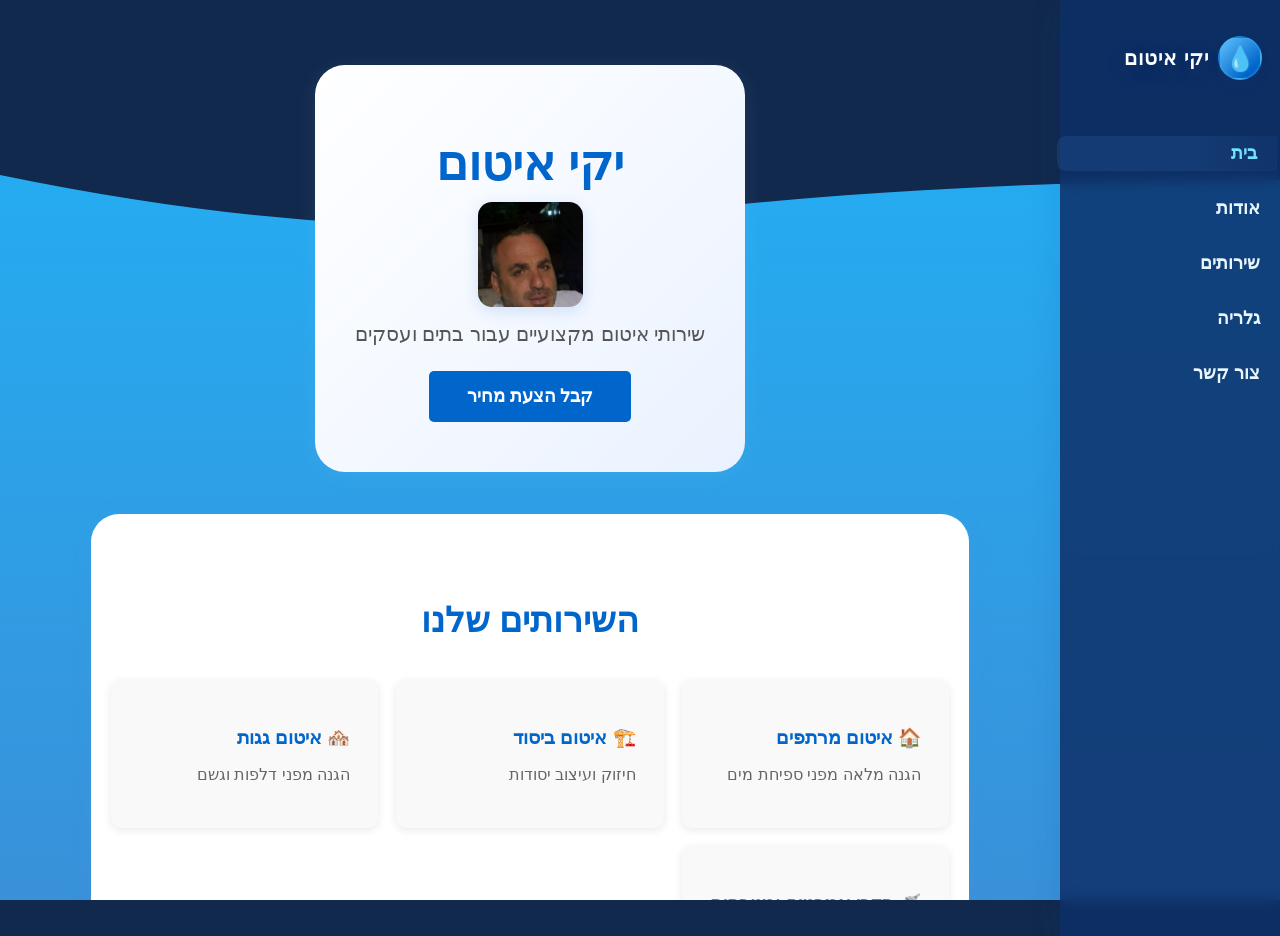
==== index.html @ ed1d6565 "Update index.html" ====
<!DOCTYPE html>
<html lang="he" dir="rtl">
<head>
    <meta charset="UTF-8" />
    <meta name="viewport" content="width=device-width, initial-scale=1.0" />
    <title>יקי איטום - שירותי איטום מקצועיים</title>
    <style>
        html,body{height:100%;}
        body {margin: 0; min-height: 100vh; font-family: "Segoe UI", Arial, sans-serif; display: flex; background: #11294d; overflow-x: hidden;}
        .waves-bg {position: fixed;inset:0;width:100vw;height:100vh;z-index:0;pointer-events:none;}

        .side-menu {width:220px;background:rgba(13,48,104,0.85);backdrop-filter:blur(7px);box-shadow:0 8px 32px rgba(20,60,131,0.12);min-height:100vh;display:flex;flex-direction:column;align-items:flex-start;padding:36px 0 0 0;z-index:2;position:relative;}
        .logo-side {display:flex;align-items:center;gap:9px;color:#fff;font-size:1.25em;font-weight:bold;margin:0 0 40px 0;padding-right:18px;letter-spacing:1px;text-shadow:0 4px 23px #024a9b38;}
        .logo-icon-side{width:40px;height:40px;background:linear-gradient(135deg,#63c6ff 0%, #0066cc 80%);border-radius:50%;display:flex;align-items:center;justify-content:center;color:#fff;font-size:1.22em;border:2px solid #31bbff45;}
        .side-nav-links{list-style:none;width:100%;padding:0 0 0 6px;margin-bottom:35px;}
        .side-nav-links li{margin-bottom:20px;}
        .side-nav-links a{color:#e8f6ff;text-decoration:none;font-weight:600;font-size:1.1em;padding:7px 20px 7px 8px;border-radius:9px 0 0 9px;display:flex;align-items:center;transition:background 0.28s,color 0.24s;}
        .side-nav-links .active,.side-nav-links a:hover{color:#73e2ff;background:linear-gradient(90deg,rgba(74,157,239,0.12)60%,rgba(74,157,239,0.06)95%);transform:translateX(-3px);}
        @media (max-width: 1100px) {.side-menu{width:160px;}.logo-side{font-size:1em;}}
        @media (max-width:800px){
            body{flex-direction:column;}
            .side-menu{position:relative;flex-direction:row;width:100vw;min-height:unset;height:66px;padding:0 12px;align-items:center;justify-content:flex-start;box-shadow:0 4px 20px #003a8033;}
            .logo-side{margin:0 13px 0 0;}
            .side-nav-links{display:flex;flex-direction:row;gap:12px;margin-bottom:0;}
            .side-nav-links li{margin-bottom:0;}
        }

        /* מבנה תוכן דינמי */
        .page-content{flex:1;min-height:100vh;z-index:1;display:flex;flex-direction:column;align-items:center;justify-content:flex-start;padding:0 16px;overflow-y:auto;}
        .hero {
            background: linear-gradient(135deg, #ffffff 0%, #eaf2ff 100%);
            padding: 70px 40px 40px 40px;
            border-radius: 30px;
            box-shadow: 0 4px 22px rgba(180,220,255,0.09);
            margin-top: 65px;
            margin-bottom: 42px;
            max-width: 900px;
        }
        .hero-main {
            display: flex;
            flex-direction: column;
            align-items: center;
        }
        .hero-title {
            color: #0066cc;
            font-size: 3em;
            font-weight: bold;
            margin-bottom: 11px;
            text-align: center;
        }
        .hero-desc {
            color: #555;
            font-size: 1.23em;
            margin-bottom: 25px;
            text-align: center;
        }
        .owner-image-hero {
            margin: 0 auto 16px;
        }
        .owner-image-hero img {
            width: 105px;
            height: 105px;
            border-radius: 14px;
            object-fit: cover;
            box-shadow: 0 4px 16px rgba(0,102,204,0.16);
            display: block;
        }
        .hero-btn {background:#0066cc;color:#fff;padding:15px 38px;border-radius:5px;border:none;font-size:1.1em;text-decoration:none;font-weight:bold;margin-bottom:10px;cursor:pointer;transition:background 0.3s;display:inline-block;}
        .hero-btn:hover {background:#0052a3;}

        /* שירותים */
        .services-preview {
            background: #fff;
            padding: 56px 20px;
            margin-bottom: 28px;
            border-radius:28px;
            box-shadow:0 1px 19px #75a7e61a;
            max-width: 900px;
        }
        .services-preview h2 {
            color: #0066cc;
            text-align: center;
            margin-bottom: 40px;
            font-size: 2.2em;
        }
        .services-grid {
            display: grid;
            grid-template-columns: repeat(auto-fit, minmax(230px, 1fr));
            gap: 18px;
            max-width: 960px;
            margin: 0 auto;
        }
        .service-card {
            background: #f9f9f9;
            padding: 28px;
            border-radius: 10px;
            box-shadow: 0 2px 10px rgba(0, 0, 0, 0.09);
            transition: transform 0.3s ease;
        }
        .service-card:hover {
            transform: translateY(-5px);
        }
        .service-card h3 {
            color: #0066cc;
            margin-bottom: 10px;
        }
        .service-card p {color:#666;}

        /* אזורי שירות */
        .service-areas {
            background: linear-gradient(135deg, #e8f4f8 0%, #f0fafc 100%);
            padding: 50px 20px;
            border-radius:22px;
            max-width:900px;
            margin-bottom:32px;
        }
        .service-areas h2 {
            color: #0066cc;
            text-align: center;
            margin-bottom: 38px;
            font-size: 2em;
        }
        .areas-map {
            display: flex;
            justify-content: center;
            flex-wrap: wrap;
            gap: 24px;
            max-width: 900px;
            margin: 0 auto;
        }
        .area-circle {
            width: 135px;
            height: 135px;
            border-radius: 50%;
            background: linear-gradient(135deg,#0066cc 0%, #0052a3 80%);
            display: flex;
            align-items: center;
            justify-content: center;
            cursor: pointer;
            transition: all 0.3s;
            box-shadow: 0 4px 14px rgba(0,102,204,0.19);
        }
        .area-circle:hover {
            transform: scale(1.08);
            box-shadow:0 9px 24px rgba(0,102,204,0.33);
        }
        .area-circle-text {
            color: white;
            font-weight: bold;
            text-align: center;
            font-size: 1.07em;
            line-height: 1.3;
        }

        /* CTA */
        .cta {
            background: linear-gradient(135deg, #0066cc 0%, #0052a3 100%);
            color: white;
            padding: 48px 20px;
            text-align: center;
            border-radius:24px;
            margin-bottom:36px;
            max-width:900px;
        }
        .cta h2 {font-size:1.8em;margin-bottom:14px;}
        .cta p {font-size:1.15em;margin-bottom:20px;}

        /* Footer */
        footer {
            background: #333;
            color: white;
            padding: 24px 20px;
            text-align: center;
            border-radius:24px;
            max-width:900px;
            margin:0 auto;
            margin-bottom:28px;
        }
         @media (max-width: 600px) {
      .services-grid {
        grid-template-columns: 1fr;
        gap: 14px;
        max-width: 99vw;
      }
      .service-card {
        min-width: 0 !important;
        width: 100% !important;
      }
    }

       
    </style>
</head>
<body>
    <!-- רקע דינמי -->
    <div class="waves-bg">
        <svg viewBox="0 0 1800 880" width="100%" height="100%" preserveAspectRatio="none">
            <defs>
                <linearGradient id="dynamicBlueGrad" x1="0" y1="0" x2="0" y2="1">
                    <stop offset="0%" stop-color="#309dfd">
                        <animate attributeName="stop-color" values="#309dfd;#1bb8e6;#227cf0;#309dfd" dur="8s" repeatCount="indefinite"/>
                    </stop>
                    <stop offset="100%" stop-color="#1767a7">
                        <animate attributeName="stop-color" values="#1767a7;#52affe;#227cf0;#1767a7" dur="7s" repeatCount="indefinite"/>
                    </stop>
                </linearGradient>
            </defs>
            <path d="M0,180 Q500,280 900,170 T1800,140 V880 H0 Z"
                fill="url(#dynamicBlueGrad)">
                <animate attributeName="d"
                    values="M0,180 Q500,280 900,170 T1800,140 V880 H0 Z;
                    M0,160 Q520,200 900,260 T1800,220 V880 H0 Z;
                    M0,220 Q450,320 900,170 T1800,200 V880 H0 Z;
                    M0,180 Q500,280 900,170 T1800,140 V880 H0 Z"
                    dur="9s" repeatCount="indefinite"/>
            </path>
        </svg>
    </div>
    <!-- תפריט צד ימין -->
    <aside class="side-menu">
        <div class="logo-side">
            <div class="logo-icon-side">💧</div>
            יקי איטום
        </div>
        <ul class="side-nav-links">
            <li><a href="index.html" class="active">בית</a></li>
            <li><a href="about.html">אודות</a></li>
            <li><a href="services.html">שירותים</a></li>
            <li><a href="gallery.html">גלריה</a></li>
            <li><a href="contact.html">צור קשר</a></li>
        </ul>
    </aside>
    <!-- תוכן האתר -->
    <main class="page-content">
        <!-- Hero Section with Owner Image under Title -->
        <section class="hero">
            <div class="hero-main">
                <div class="hero-title">יקי איטום</div>
                <div class="owner-image-hero">
                    <img src="media/271a74fa-0d39-4060-9259-95fe3561b1ab.jpg" alt="בעל העסק" />
                </div>
                <div class="hero-desc">שירותי איטום מקצועיים עבור בתים ועסקים</div>
                <a href="contact.html" class="hero-btn">קבל הצעת מחיר</a>
            </div>
        </section>
    
        <!-- Services Preview Section -->
        <section class="services-preview">
            <div class="container">
                <h2>השירותים שלנו</h2>
                <div class="services-grid">
                    <div class="service-card">
                        <h3>🏠 איטום מרתפים</h3>
                        <p>הגנה מלאה מפני ספיחת מים</p>
                    </div>
                    <div class="service-card">
                        <h3>🏗️ איטום ביסוד</h3>
                        <p>חיזוק ועיצוב יסודות</p>
                    </div>
                    <div class="service-card">
                        <h3>🏘️ איטום גגות</h3>
                        <p>הגנה מפני דלפות וגשם</p>
                    </div>
                    <div class="service-card">
                        <h3>🚿 חדרי אמבטיה ומטבחים</h3>
                        <p>איטום מקצועי למקומות רטובים</p>
                    </div>
                </div>
                <a href="services.html" class="hero-btn" style="background:#fff;color:#0066cc;">ראה את כל השירותים</a>
            </div>
        </section>
    
        <!-- Service Areas Section -->
        <section class="service-areas">
            <div class="container">
                <h2>אזורי השירות שלנו</h2>
                <div class="areas-map">
                    <div class="area-circle">
                        <div class="area-circle-text">המרכז והסביבה</div>
                    </div>
                    <div class="area-circle">
                        <div class="area-circle-text">חולון והסביבה</div>
                    </div>
                    <div class="area-circle">
                        <div class="area-circle-text">כל הצפון</div>
                    </div>
                    <div class="area-circle">
                        <div class="area-circle-text">עמק הירדן</div>
                    </div>
                    <div class="area-circle">
                        <div class="area-circle-text">אזור ירושלים</div>
                    </div>
                </div>
            </div>
        </section>
    
        <!-- Call to Action -->
        <section class="cta">
            <div class="container">
                <h2>זקוק לעזרה עם ספיחת מים או איטום?</h2>
                <p>התקשר אלינו היום!</p>
                <a href="tel:+972503131231" class="hero-btn">📞 התקשר עכשיו</a>
            </div>
        </section>
    
        <!-- Footer -->
        <footer>
            <div class="container">
                <p>&copy; 2026 יקי איטום. כל הזכויות שמורות.</p>
                <p>שירותי איטום מקצועיים</p>
            </div>
        </footer>
    </main>
</body>
</html>
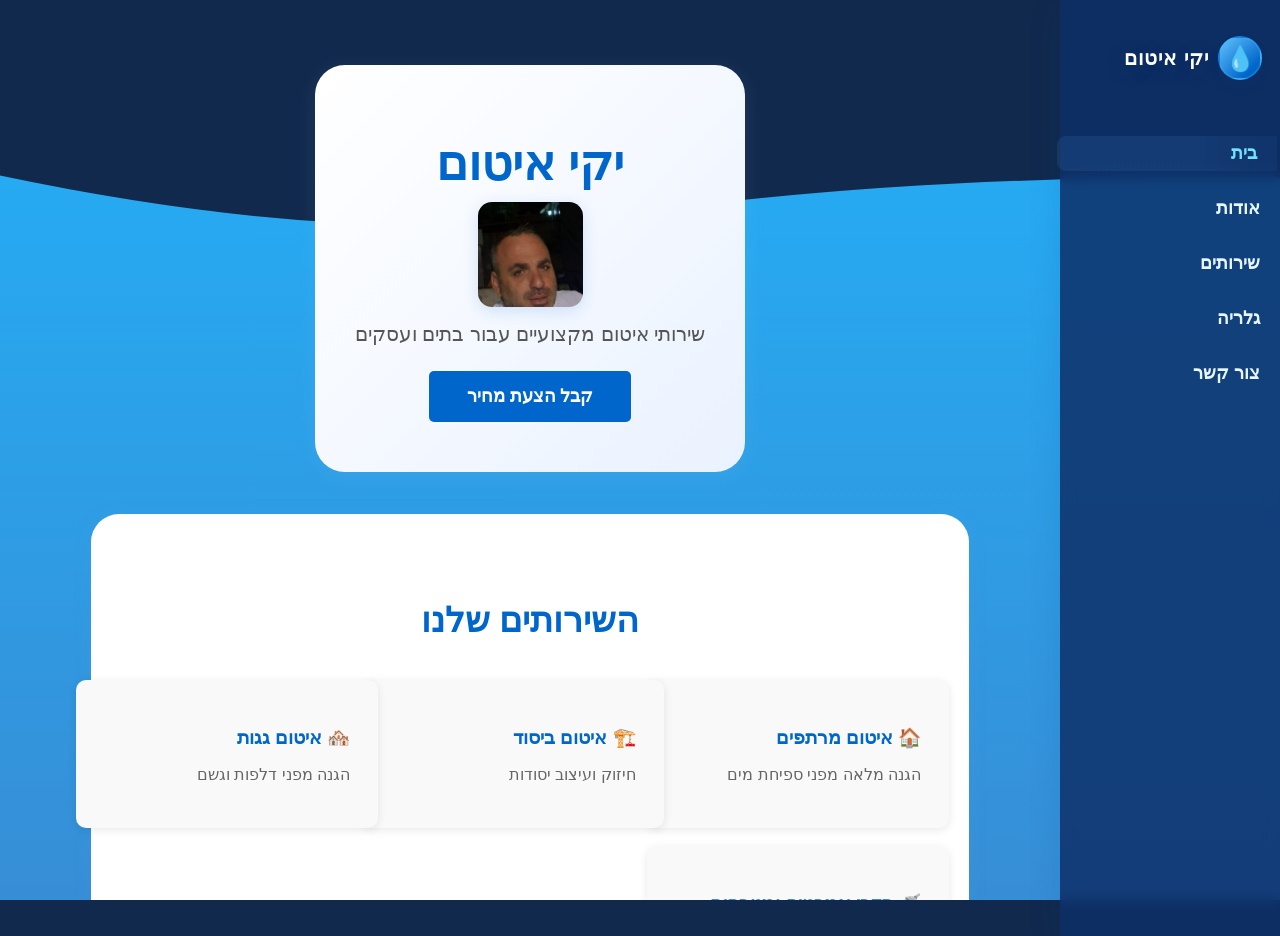
==== commit 9fae891a: "Add styles for services grid and service card" ====
--- a/index.html
+++ b/index.html
@@ -176,6 +176,20 @@
             margin:0 auto;
             margin-bottom:28px;
         }
+        .services-grid {
+  justify-items: center;
+}
+.service-card {
+  width: 92%;
+  max-width: 370px;
+  margin: auto;
+}
+@media (max-width: 600px) {
+  .service-card {
+    width: 96%;
+    max-width: 340px;
+  }
+}
          @media (max-width: 600px) {
       .services-grid {
         grid-template-columns: 1fr;
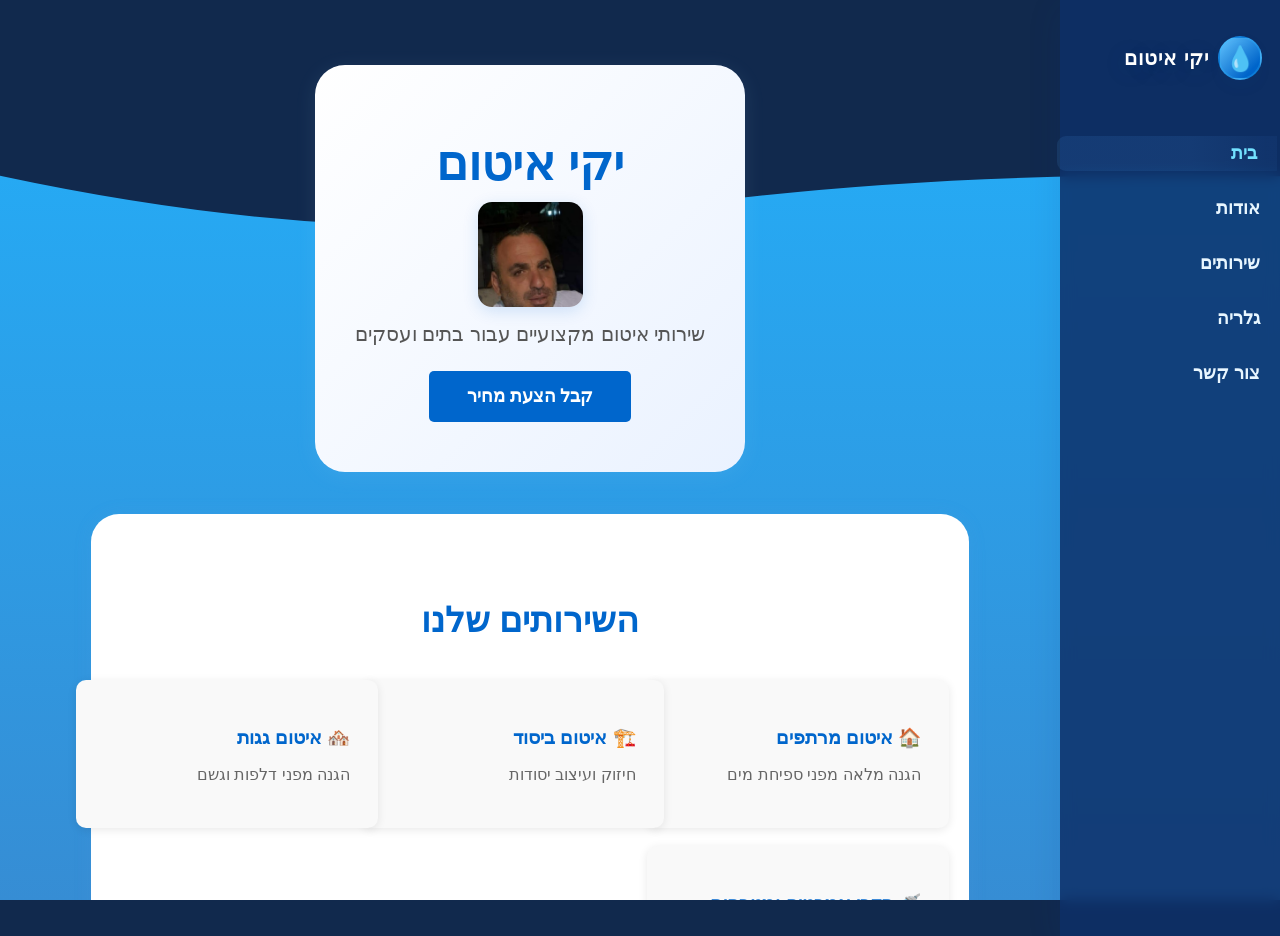
==== commit 5cff8bdc: "Refactor services grid and service card styles" ====
--- a/index.html
+++ b/index.html
@@ -177,31 +177,44 @@
             margin-bottom:28px;
         }
         .services-grid {
-  justify-items: center;
+  display: grid;
+  grid-template-columns: repeat(auto-fit, minmax(230px, 1fr));
+  gap: 18px;
+  max-width: 960px;
+  margin: 0 auto;
+  justify-items: center;   /* הוספתי כאן */
 }
 .service-card {
-  width: 92%;
-  max-width: 370px;
-  margin: auto;
-}
+  background: #f9f9f9;
+  padding: 28px;
+  border-radius: 10px;
+  box-shadow: 0 2px 10px rgba(0, 0, 0, 0.09);
+  transition: transform 0.3s ease;
+  width: 92%;              /* הוספתי כאן */
+  max-width: 370px;        /* הוספתי כאן */
+  margin: auto;            /* הוספתי כאן */
+}
+.service-card:hover {
+  transform: translateY(-5px);
+}
+.service-card h3 {
+  color: #0066cc;
+  margin-bottom: 10px;
+}
+.service-card p {color:#666;}
+
 @media (max-width: 600px) {
+  .services-grid {
+    grid-template-columns: 1fr;
+    gap: 14px;
+    max-width: 99vw;
+  }
   .service-card {
     width: 96%;
     max-width: 340px;
   }
 }
-         @media (max-width: 600px) {
-      .services-grid {
-        grid-template-columns: 1fr;
-        gap: 14px;
-        max-width: 99vw;
-      }
-      .service-card {
-        min-width: 0 !important;
-        width: 100% !important;
-      }
-    }
-
+        
        
     </style>
 </head>
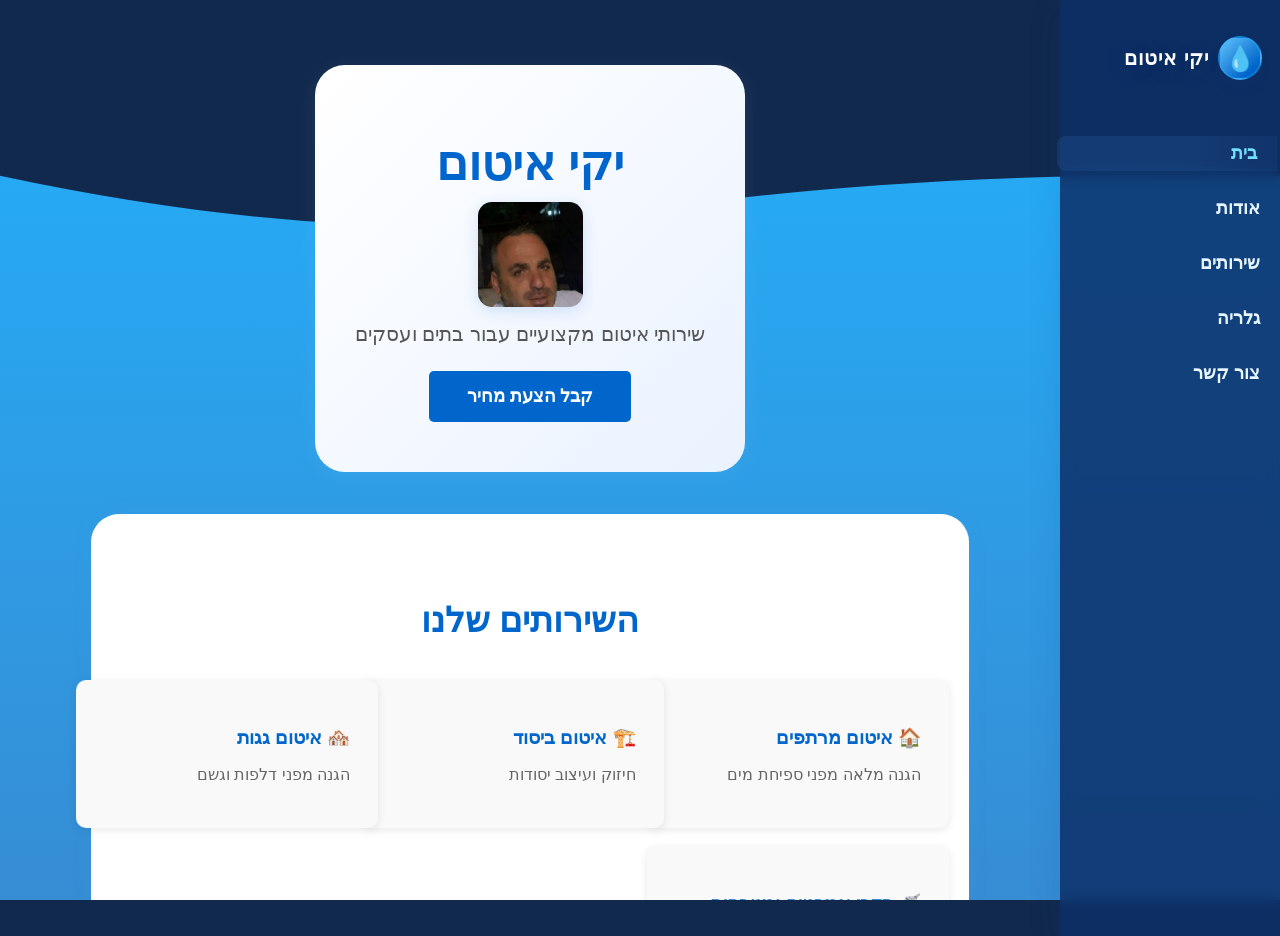
==== commit 09d5ca36: "Refactor index.html for improved layout and styles Removed commented sections and adjusted styles fo" ====
--- a/index.html
+++ b/index.html
@@ -25,7 +25,6 @@
             .side-nav-links li{margin-bottom:0;}
         }
 
-        /* מבנה תוכן דינמי */
         .page-content{flex:1;min-height:100vh;z-index:1;display:flex;flex-direction:column;align-items:center;justify-content:flex-start;padding:0 16px;overflow-y:auto;}
         .hero {
             background: linear-gradient(135deg, #ffffff 0%, #eaf2ff 100%);
@@ -89,6 +88,7 @@
             gap: 18px;
             max-width: 960px;
             margin: 0 auto;
+            justify-items: center;
         }
         .service-card {
             background: #f9f9f9;
@@ -96,6 +96,9 @@
             border-radius: 10px;
             box-shadow: 0 2px 10px rgba(0, 0, 0, 0.09);
             transition: transform 0.3s ease;
+            width: 92%;
+            max-width: 370px;
+            margin: auto;
         }
         .service-card:hover {
             transform: translateY(-5px);
@@ -105,6 +108,18 @@
             margin-bottom: 10px;
         }
         .service-card p {color:#666;}
+
+        @media (max-width: 600px) {
+          .services-grid {
+            grid-template-columns: 1fr;
+            gap: 14px;
+            max-width: 99vw;
+          }
+          .service-card {
+            width: 96%;
+            max-width: 340px;
+          }
+        }
 
         /* אזורי שירות */
         .service-areas {
@@ -152,7 +167,6 @@
             line-height: 1.3;
         }
 
-        /* CTA */
         .cta {
             background: linear-gradient(135deg, #0066cc 0%, #0052a3 100%);
             color: white;
@@ -165,7 +179,6 @@
         .cta h2 {font-size:1.8em;margin-bottom:14px;}
         .cta p {font-size:1.15em;margin-bottom:20px;}
 
-        /* Footer */
         footer {
             background: #333;
             color: white;
@@ -176,46 +189,19 @@
             margin:0 auto;
             margin-bottom:28px;
         }
-        .services-grid {
-  display: grid;
-  grid-template-columns: repeat(auto-fit, minmax(230px, 1fr));
-  gap: 18px;
-  max-width: 960px;
-  margin: 0 auto;
-  justify-items: center;   /* הוספתי כאן */
-}
-.service-card {
-  background: #f9f9f9;
-  padding: 28px;
-  border-radius: 10px;
-  box-shadow: 0 2px 10px rgba(0, 0, 0, 0.09);
-  transition: transform 0.3s ease;
-  width: 92%;              /* הוספתי כאן */
-  max-width: 370px;        /* הוספתי כאן */
-  margin: auto;            /* הוספתי כאן */
-}
-.service-card:hover {
-  transform: translateY(-5px);
-}
-.service-card h3 {
-  color: #0066cc;
-  margin-bottom: 10px;
-}
-.service-card p {color:#666;}
-
-@media (max-width: 600px) {
-  .services-grid {
-    grid-template-columns: 1fr;
-    gap: 14px;
-    max-width: 99vw;
-  }
-  .service-card {
-    width: 96%;
-    max-width: 340px;
-  }
-}
-        
-       
+        @media (max-width: 768px) {
+            .hero-title{font-size:2em;}
+            .owner-image-hero img{width:72px;height:72px;}
+            .services-preview h2,
+            .service-areas h2{font-size:1.4em;}
+            .service-card{padding: 18px;}
+            .area-circle{width:110px;height:110px;}
+            .hero{padding:30px 10px;margin-top:18px;}
+            .services-preview,
+            .service-areas,
+            .cta,
+            footer {margin-bottom:14px;}
+        }
     </style>
 </head>
 <body>
@@ -243,7 +229,6 @@
             </path>
         </svg>
     </div>
-    <!-- תפריט צד ימין -->
     <aside class="side-menu">
         <div class="logo-side">
             <div class="logo-icon-side">💧</div>
@@ -257,9 +242,7 @@
             <li><a href="contact.html">צור קשר</a></li>
         </ul>
     </aside>
-    <!-- תוכן האתר -->
     <main class="page-content">
-        <!-- Hero Section with Owner Image under Title -->
         <section class="hero">
             <div class="hero-main">
                 <div class="hero-title">יקי איטום</div>
@@ -270,8 +253,6 @@
                 <a href="contact.html" class="hero-btn">קבל הצעת מחיר</a>
             </div>
         </section>
-    
-        <!-- Services Preview Section -->
         <section class="services-preview">
             <div class="container">
                 <h2>השירותים שלנו</h2>
@@ -296,8 +277,6 @@
                 <a href="services.html" class="hero-btn" style="background:#fff;color:#0066cc;">ראה את כל השירותים</a>
             </div>
         </section>
-    
-        <!-- Service Areas Section -->
         <section class="service-areas">
             <div class="container">
                 <h2>אזורי השירות שלנו</h2>
@@ -320,8 +299,6 @@
                 </div>
             </div>
         </section>
-    
-        <!-- Call to Action -->
         <section class="cta">
             <div class="container">
                 <h2>זקוק לעזרה עם ספיחת מים או איטום?</h2>
@@ -329,8 +306,6 @@
                 <a href="tel:+972503131231" class="hero-btn">📞 התקשר עכשיו</a>
             </div>
         </section>
-    
-        <!-- Footer -->
         <footer>
             <div class="container">
                 <p>&copy; 2026 יקי איטום. כל הזכויות שמורות.</p>
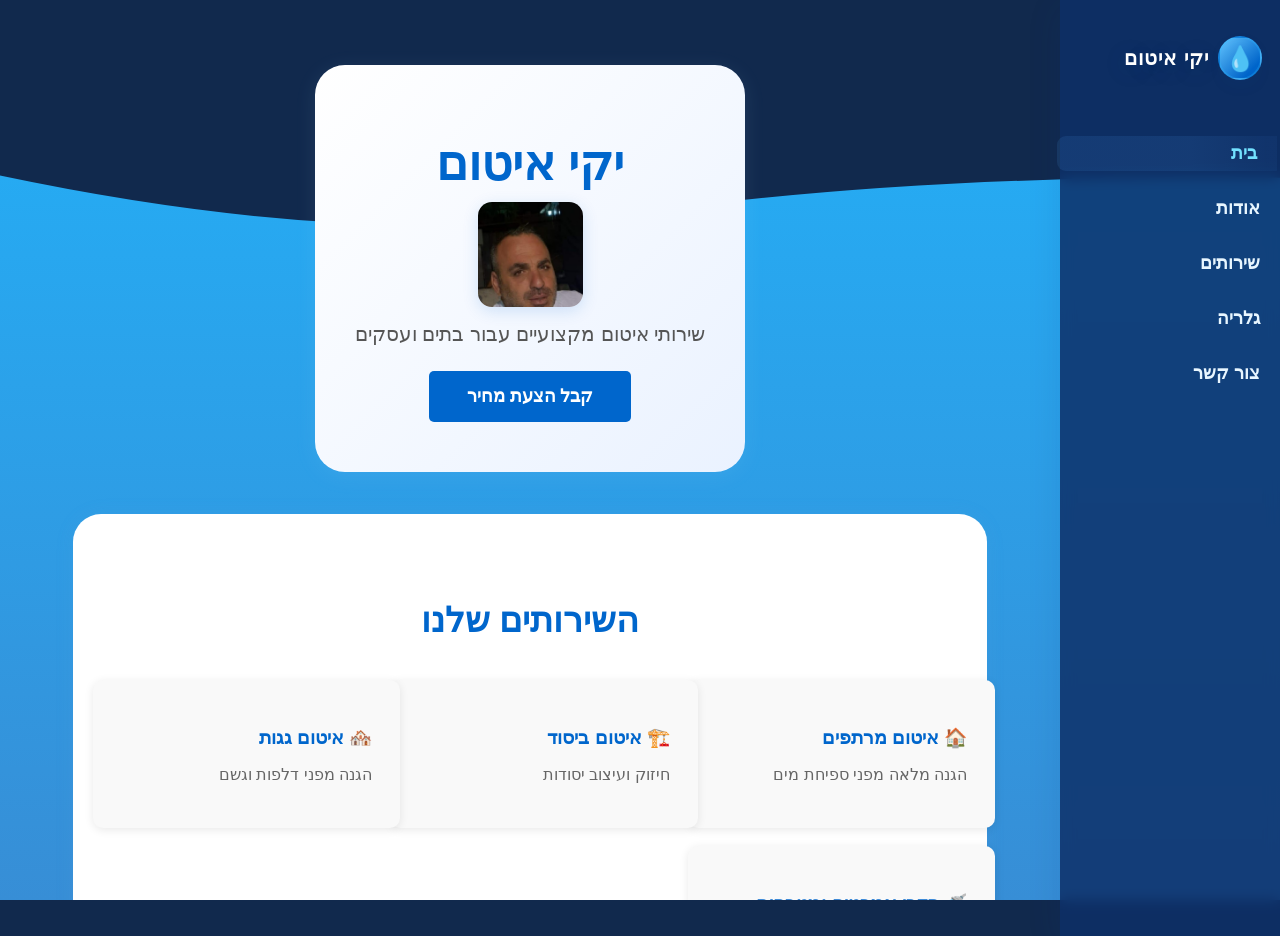
==== commit 1739b382: "Update service card alignment and dimensions Adjusted layout and styling for service cards and grids" ====
--- a/index.html
+++ b/index.html
@@ -88,7 +88,7 @@
             gap: 18px;
             max-width: 960px;
             margin: 0 auto;
-            justify-items: center;
+            justify-items: end; /* יישור לימין */
         }
         .service-card {
             background: #f9f9f9;
@@ -96,9 +96,9 @@
             border-radius: 10px;
             box-shadow: 0 2px 10px rgba(0, 0, 0, 0.09);
             transition: transform 0.3s ease;
-            width: 92%;
-            max-width: 370px;
-            margin: auto;
+            width: 90%;
+            max-width: 340px;
+            margin-right: 12px; /* יישור לימין */
         }
         .service-card:hover {
             transform: translateY(-5px);
@@ -114,10 +114,12 @@
             grid-template-columns: 1fr;
             gap: 14px;
             max-width: 99vw;
+            justify-items: end; /* גם במובייל לימין */
           }
           .service-card {
-            width: 96%;
-            max-width: 340px;
+            width: 98%;
+            max-width: 320px;
+            margin-right: 12px;
           }
         }
 
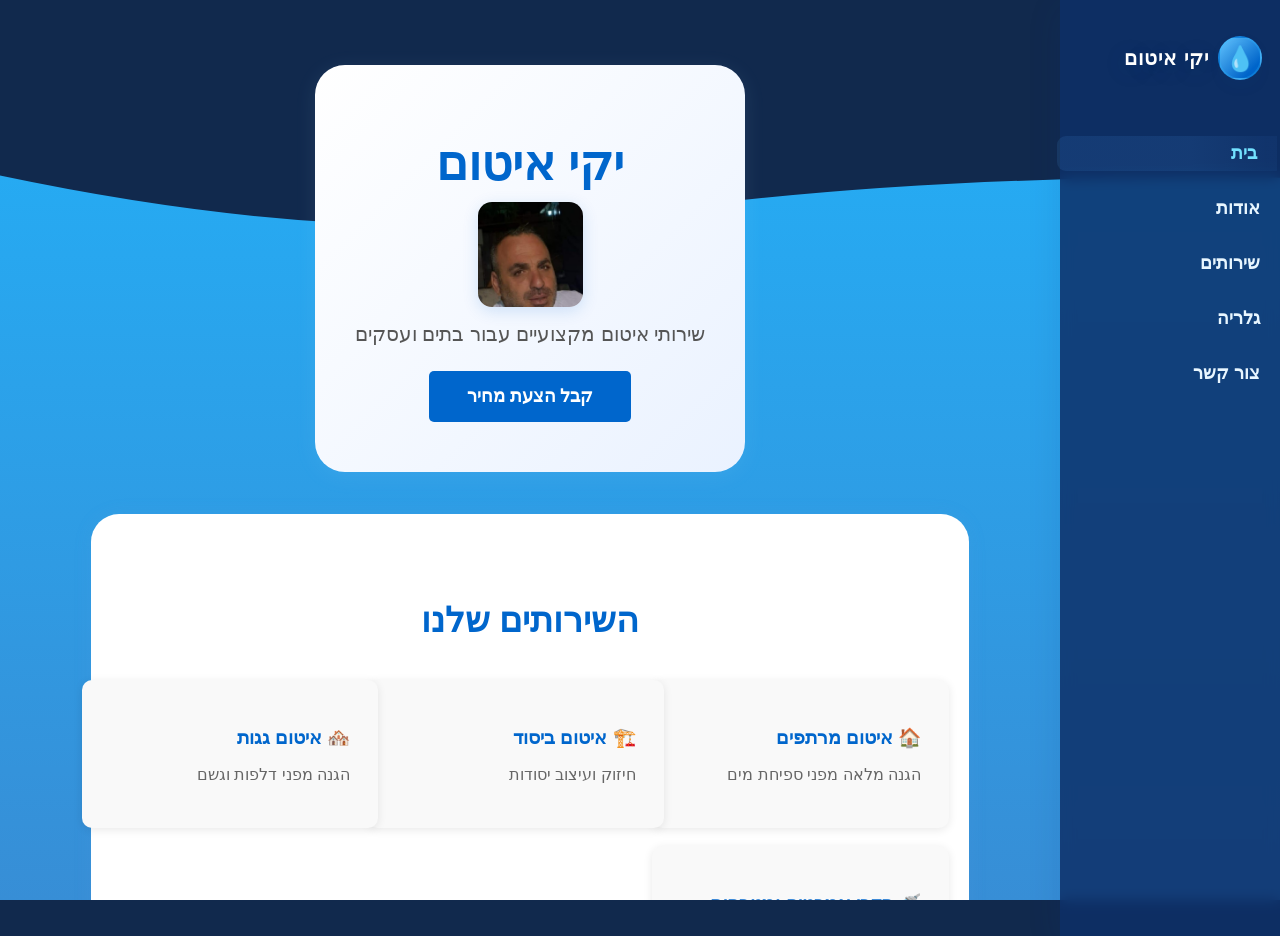
==== commit 5bacdd74: "Refactor CSS styles for better readability" ====
--- a/index.html
+++ b/index.html
@@ -6,7 +6,14 @@
     <title>יקי איטום - שירותי איטום מקצועיים</title>
     <style>
         html,body{height:100%;}
-        body {margin: 0; min-height: 100vh; font-family: "Segoe UI", Arial, sans-serif; display: flex; background: #11294d; overflow-x: hidden;}
+        body {
+            margin: 0;
+            min-height: 100vh;
+            font-family: "Segoe UI", Arial, sans-serif;
+            display: flex;
+            background: #11294d;
+            overflow-x: hidden;
+        }
         .waves-bg {position: fixed;inset:0;width:100vw;height:100vh;z-index:0;pointer-events:none;}
 
         .side-menu {width:220px;background:rgba(13,48,104,0.85);backdrop-filter:blur(7px);box-shadow:0 8px 32px rgba(20,60,131,0.12);min-height:100vh;display:flex;flex-direction:column;align-items:flex-start;padding:36px 0 0 0;z-index:2;position:relative;}
@@ -64,10 +71,23 @@
             box-shadow: 0 4px 16px rgba(0,102,204,0.16);
             display: block;
         }
-        .hero-btn {background:#0066cc;color:#fff;padding:15px 38px;border-radius:5px;border:none;font-size:1.1em;text-decoration:none;font-weight:bold;margin-bottom:10px;cursor:pointer;transition:background 0.3s;display:inline-block;}
+        .hero-btn {
+            background: #0066cc;
+            color: #fff;
+            padding: 15px 38px;
+            border-radius: 5px;
+            border: none;
+            font-size: 1.1em;
+            text-decoration: none;
+            font-weight: bold;
+            margin-bottom: 10px;
+            cursor: pointer;
+            transition: background 0.3s;
+            display: inline-block;
+        }
         .hero-btn:hover {background:#0052a3;}
 
-        /* שירותים */
+        /* שירותים - ריבועים ממורכזים */
         .services-preview {
             background: #fff;
             padding: 56px 20px;
@@ -82,13 +102,14 @@
             margin-bottom: 40px;
             font-size: 2.2em;
         }
+
         .services-grid {
             display: grid;
             grid-template-columns: repeat(auto-fit, minmax(230px, 1fr));
             gap: 18px;
             max-width: 960px;
             margin: 0 auto;
-            justify-items: end; /* יישור לימין */
+            justify-items: center;           /* מרכז */
         }
         .service-card {
             background: #f9f9f9;
@@ -98,7 +119,7 @@
             transition: transform 0.3s ease;
             width: 90%;
             max-width: 340px;
-            margin-right: 12px; /* יישור לימין */
+            margin: 0 auto;                  /* מרכז */
         }
         .service-card:hover {
             transform: translateY(-5px);
@@ -106,20 +127,24 @@
         .service-card h3 {
             color: #0066cc;
             margin-bottom: 10px;
-        }
-        .service-card p {color:#666;}
+            text-align: right;
+        }
+        .service-card p {
+            color: #666;
+            text-align: right;
+        }
 
         @media (max-width: 600px) {
           .services-grid {
             grid-template-columns: 1fr;
             gap: 14px;
             max-width: 99vw;
-            justify-items: end; /* גם במובייל לימין */
+            justify-items: center;          /* גם במובייל מרכז */
           }
           .service-card {
             width: 98%;
             max-width: 320px;
-            margin-right: 12px;
+            margin: 0 auto;
           }
         }
 
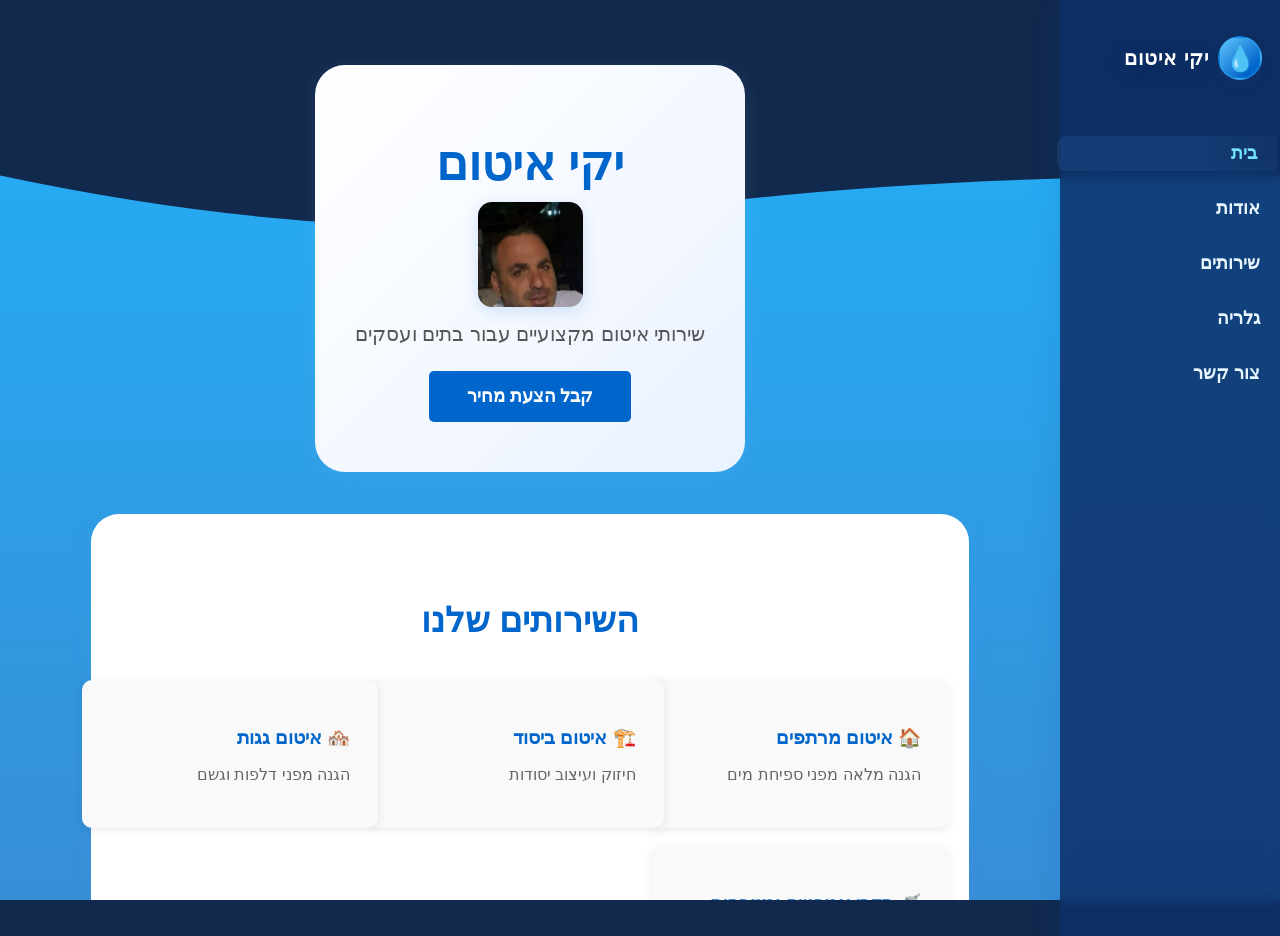
==== commit f7e61624: "Increase max-width for layout adjustments" ====
--- a/index.html
+++ b/index.html
@@ -94,7 +94,7 @@
             margin-bottom: 28px;
             border-radius:28px;
             box-shadow:0 1px 19px #75a7e61a;
-            max-width: 900px;
+            max-width: 1100px;
         }
         .services-preview h2 {
             color: #0066cc;
@@ -109,7 +109,7 @@
             gap: 18px;
             max-width: 960px;
             margin: 0 auto;
-            justify-items: center;           /* מרכז */
+            justify-items: center;
         }
         .service-card {
             background: #f9f9f9;
@@ -119,7 +119,7 @@
             transition: transform 0.3s ease;
             width: 90%;
             max-width: 340px;
-            margin: 0 auto;                  /* מרכז */
+            margin: 0 auto;
         }
         .service-card:hover {
             transform: translateY(-5px);
@@ -135,11 +135,14 @@
         }
 
         @media (max-width: 600px) {
+          .services-preview {
+            max-width: 100vw;
+          }
           .services-grid {
             grid-template-columns: 1fr;
             gap: 14px;
             max-width: 99vw;
-            justify-items: center;          /* גם במובייל מרכז */
+            justify-items: center;
           }
           .service-card {
             width: 98%;
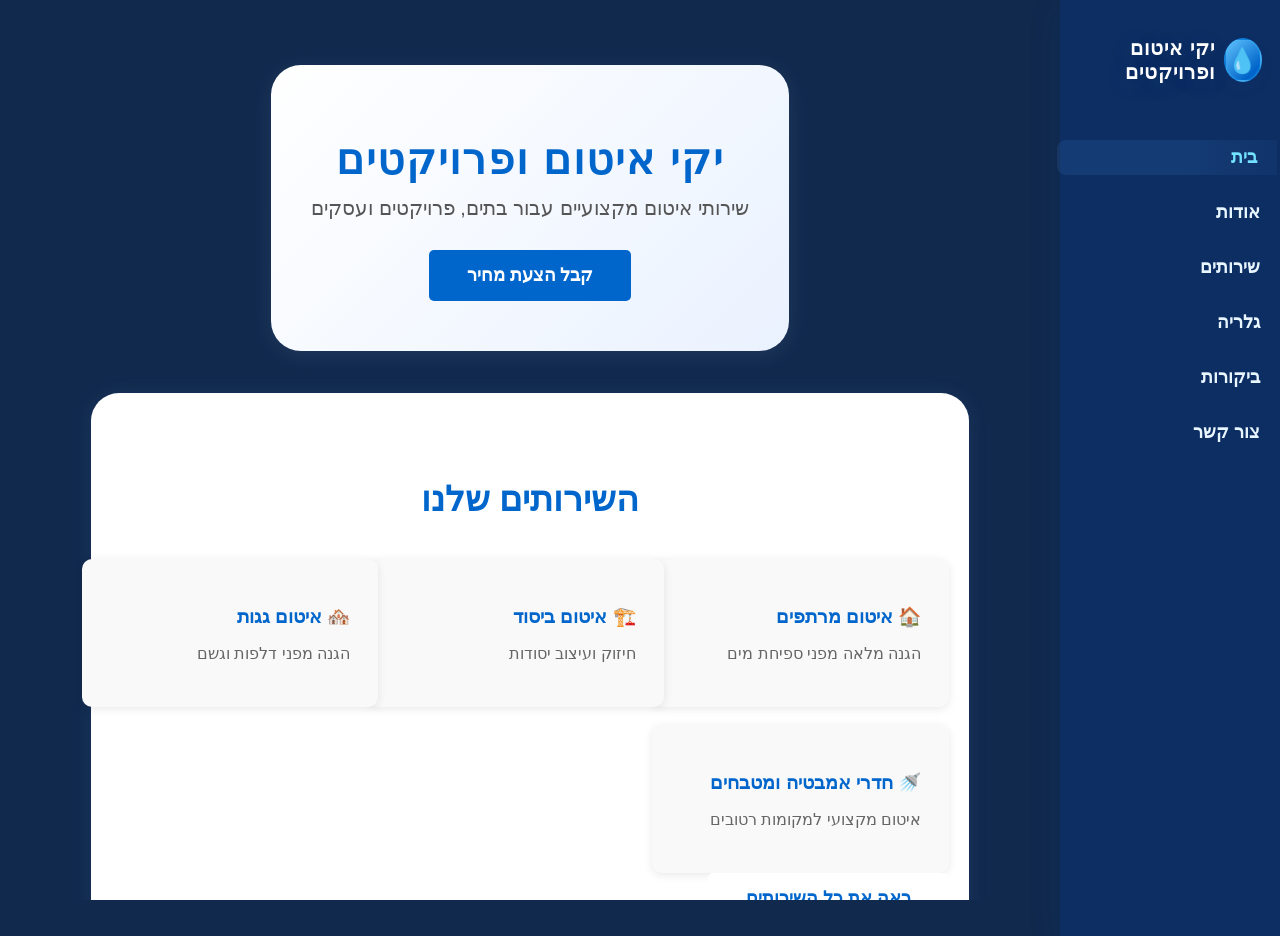
==== commit 11c5df4e: "Update title and content for index.html" ====
--- a/index.html
+++ b/index.html
@@ -3,26 +3,18 @@
 <head>
     <meta charset="UTF-8" />
     <meta name="viewport" content="width=device-width, initial-scale=1.0" />
-    <title>יקי איטום - שירותי איטום מקצועיים</title>
+    <title>יקי איטום ופרויקטים - שירותי איטום מקצועיים</title>
     <style>
         html,body{height:100%;}
-        body {
-            margin: 0;
-            min-height: 100vh;
-            font-family: "Segoe UI", Arial, sans-serif;
-            display: flex;
-            background: #11294d;
-            overflow-x: hidden;
-        }
+        body {margin: 0; min-height: 100vh; font-family: "Segoe UI", Arial, sans-serif; display: flex; background: #11294d; overflow-x: hidden;}
         .waves-bg {position: fixed;inset:0;width:100vw;height:100vh;z-index:0;pointer-events:none;}
-
         .side-menu {width:220px;background:rgba(13,48,104,0.85);backdrop-filter:blur(7px);box-shadow:0 8px 32px rgba(20,60,131,0.12);min-height:100vh;display:flex;flex-direction:column;align-items:flex-start;padding:36px 0 0 0;z-index:2;position:relative;}
         .logo-side {display:flex;align-items:center;gap:9px;color:#fff;font-size:1.25em;font-weight:bold;margin:0 0 40px 0;padding-right:18px;letter-spacing:1px;text-shadow:0 4px 23px #024a9b38;}
         .logo-icon-side{width:40px;height:40px;background:linear-gradient(135deg,#63c6ff 0%, #0066cc 80%);border-radius:50%;display:flex;align-items:center;justify-content:center;color:#fff;font-size:1.22em;border:2px solid #31bbff45;}
         .side-nav-links{list-style:none;width:100%;padding:0 0 0 6px;margin-bottom:35px;}
         .side-nav-links li{margin-bottom:20px;}
         .side-nav-links a{color:#e8f6ff;text-decoration:none;font-weight:600;font-size:1.1em;padding:7px 20px 7px 8px;border-radius:9px 0 0 9px;display:flex;align-items:center;transition:background 0.28s,color 0.24s;}
-        .side-nav-links .active,.side-nav-links a:hover{color:#73e2ff;background:linear-gradient(90deg,rgba(74,157,239,0.12)60%,rgba(74,157,239,0.06)95%);transform:translateX(-3px);}
+        .side-nav-links .active, .side-nav-links a:hover{color:#73e2ff;background:linear-gradient(90deg,rgba(74,157,239,0.12)60%,rgba(74,157,239,0.06)95%);transform:translateX(-3px);}
         @media (max-width: 1100px) {.side-menu{width:160px;}.logo-side{font-size:1em;}}
         @media (max-width:800px){
             body{flex-direction:column;}
@@ -49,45 +41,22 @@
         }
         .hero-title {
             color: #0066cc;
-            font-size: 3em;
+            font-size: 2.6em;
             font-weight: bold;
-            margin-bottom: 11px;
+            margin-bottom: 13px;
             text-align: center;
+            letter-spacing: 2px;
         }
         .hero-desc {
             color: #555;
             font-size: 1.23em;
-            margin-bottom: 25px;
+            margin-bottom: 30px;
             text-align: center;
         }
-        .owner-image-hero {
-            margin: 0 auto 16px;
-        }
-        .owner-image-hero img {
-            width: 105px;
-            height: 105px;
-            border-radius: 14px;
-            object-fit: cover;
-            box-shadow: 0 4px 16px rgba(0,102,204,0.16);
-            display: block;
-        }
-        .hero-btn {
-            background: #0066cc;
-            color: #fff;
-            padding: 15px 38px;
-            border-radius: 5px;
-            border: none;
-            font-size: 1.1em;
-            text-decoration: none;
-            font-weight: bold;
-            margin-bottom: 10px;
-            cursor: pointer;
-            transition: background 0.3s;
-            display: inline-block;
-        }
+        .hero-btn {background:#0066cc;color:#fff;padding:15px 38px;border-radius:5px;border:none;font-size:1.1em;text-decoration:none;font-weight:bold;margin-bottom:10px;cursor:pointer;transition:background 0.3s;display:inline-block;}
         .hero-btn:hover {background:#0052a3;}
 
-        /* שירותים - ריבועים ממורכזים */
+        /* שירותים */
         .services-preview {
             background: #fff;
             padding: 56px 20px;
@@ -96,13 +65,7 @@
             box-shadow:0 1px 19px #75a7e61a;
             max-width: 1100px;
         }
-        .services-preview h2 {
-            color: #0066cc;
-            text-align: center;
-            margin-bottom: 40px;
-            font-size: 2.2em;
-        }
-
+        .services-preview h2 {color: #0066cc;text-align: center;margin-bottom: 40px;font-size: 2.2em;}
         .services-grid {
             display: grid;
             grid-template-columns: repeat(auto-fit, minmax(230px, 1fr));
@@ -121,107 +84,32 @@
             max-width: 340px;
             margin: 0 auto;
         }
-        .service-card:hover {
-            transform: translateY(-5px);
-        }
-        .service-card h3 {
-            color: #0066cc;
-            margin-bottom: 10px;
-            text-align: right;
-        }
-        .service-card p {
-            color: #666;
-            text-align: right;
-        }
-
+        .service-card:hover {transform: translateY(-5px);}
+        .service-card h3 {color: #0066cc;margin-bottom: 10px;text-align:right;}
+        .service-card p {color:#666;text-align:right;}
         @media (max-width: 600px) {
-          .services-preview {
-            max-width: 100vw;
-          }
+          .services-preview { max-width: 100vw; }
           .services-grid {
             grid-template-columns: 1fr;
             gap: 14px;
             max-width: 99vw;
             justify-items: center;
           }
-          .service-card {
-            width: 98%;
-            max-width: 320px;
-            margin: 0 auto;
-          }
-        }
-
-        /* אזורי שירות */
-        .service-areas {
-            background: linear-gradient(135deg, #e8f4f8 0%, #f0fafc 100%);
-            padding: 50px 20px;
-            border-radius:22px;
-            max-width:900px;
-            margin-bottom:32px;
-        }
-        .service-areas h2 {
-            color: #0066cc;
-            text-align: center;
-            margin-bottom: 38px;
-            font-size: 2em;
-        }
-        .areas-map {
-            display: flex;
-            justify-content: center;
-            flex-wrap: wrap;
-            gap: 24px;
-            max-width: 900px;
-            margin: 0 auto;
-        }
-        .area-circle {
-            width: 135px;
-            height: 135px;
-            border-radius: 50%;
-            background: linear-gradient(135deg,#0066cc 0%, #0052a3 80%);
-            display: flex;
-            align-items: center;
-            justify-content: center;
-            cursor: pointer;
-            transition: all 0.3s;
-            box-shadow: 0 4px 14px rgba(0,102,204,0.19);
-        }
-        .area-circle:hover {
-            transform: scale(1.08);
-            box-shadow:0 9px 24px rgba(0,102,204,0.33);
-        }
-        .area-circle-text {
-            color: white;
-            font-weight: bold;
-            text-align: center;
-            font-size: 1.07em;
-            line-height: 1.3;
-        }
-
-        .cta {
-            background: linear-gradient(135deg, #0066cc 0%, #0052a3 100%);
-            color: white;
-            padding: 48px 20px;
-            text-align: center;
-            border-radius:24px;
-            margin-bottom:36px;
-            max-width:900px;
-        }
-        .cta h2 {font-size:1.8em;margin-bottom:14px;}
-        .cta p {font-size:1.15em;margin-bottom:20px;}
-
-        footer {
-            background: #333;
-            color: white;
-            padding: 24px 20px;
-            text-align: center;
-            border-radius:24px;
-            max-width:900px;
-            margin:0 auto;
-            margin-bottom:28px;
-        }
+          .service-card {width: 98%;max-width: 320px;margin: 0 auto;}
+        }
+        /* שאר העיצובים כמו קודם... */
+        /* ... (areas, cta, footer, וכו') ... */
+        .service-areas {background: linear-gradient(135deg, #e8f4f8 0%, #f0fafc 100%);padding: 50px 20px;border-radius:22px;max-width:900px;margin-bottom:32px;}
+        .service-areas h2 {color: #0066cc;text-align: center;margin-bottom: 38px;font-size: 2em;}
+        .areas-map {display: flex;justify-content: center;flex-wrap: wrap;gap: 24px;max-width: 900px;margin: 0 auto;}
+        .area-circle {width: 135px;height: 135px;border-radius: 50%;background: linear-gradient(135deg,#0066cc 0%, #0052a3 80%);display: flex;align-items: center;justify-content: center;cursor: pointer;transition: all 0.3s;box-shadow: 0 4px 14px rgba(0,102,204,0.19);}
+        .area-circle:hover {transform: scale(1.08);box-shadow:0 9px 24px rgba(0,102,204,0.33);}
+        .area-circle-text {color: white;font-weight: bold;text-align: center;font-size: 1.07em;line-height: 1.3;}
+        .cta {background: linear-gradient(135deg, #0066cc 0%, #0052a3 100%);color: white;padding: 48px 20px;text-align: center;border-radius:24px;margin-bottom:36px;max-width:900px;}
+        .cta h2 {font-size:1.8em;margin-bottom:14px;}.cta p {font-size:1.15em;margin-bottom:20px;}
+        footer {background: #333;color: white;padding: 24px 20px;text-align: center;border-radius:24px;max-width:900px;margin:0 auto;margin-bottom:28px;}
         @media (max-width: 768px) {
             .hero-title{font-size:2em;}
-            .owner-image-hero img{width:72px;height:72px;}
             .services-preview h2,
             .service-areas h2{font-size:1.4em;}
             .service-card{padding: 18px;}
@@ -235,51 +123,28 @@
     </style>
 </head>
 <body>
-    <!-- רקע דינמי -->
     <div class="waves-bg">
-        <svg viewBox="0 0 1800 880" width="100%" height="100%" preserveAspectRatio="none">
-            <defs>
-                <linearGradient id="dynamicBlueGrad" x1="0" y1="0" x2="0" y2="1">
-                    <stop offset="0%" stop-color="#309dfd">
-                        <animate attributeName="stop-color" values="#309dfd;#1bb8e6;#227cf0;#309dfd" dur="8s" repeatCount="indefinite"/>
-                    </stop>
-                    <stop offset="100%" stop-color="#1767a7">
-                        <animate attributeName="stop-color" values="#1767a7;#52affe;#227cf0;#1767a7" dur="7s" repeatCount="indefinite"/>
-                    </stop>
-                </linearGradient>
-            </defs>
-            <path d="M0,180 Q500,280 900,170 T1800,140 V880 H0 Z"
-                fill="url(#dynamicBlueGrad)">
-                <animate attributeName="d"
-                    values="M0,180 Q500,280 900,170 T1800,140 V880 H0 Z;
-                    M0,160 Q520,200 900,260 T1800,220 V880 H0 Z;
-                    M0,220 Q450,320 900,170 T1800,200 V880 H0 Z;
-                    M0,180 Q500,280 900,170 T1800,140 V880 H0 Z"
-                    dur="9s" repeatCount="indefinite"/>
-            </path>
-        </svg>
+        <!-- ...SVG רקע... -->
     </div>
     <aside class="side-menu">
         <div class="logo-side">
             <div class="logo-icon-side">💧</div>
-            יקי איטום
+            יקי איטום ופרויקטים
         </div>
         <ul class="side-nav-links">
             <li><a href="index.html" class="active">בית</a></li>
             <li><a href="about.html">אודות</a></li>
             <li><a href="services.html">שירותים</a></li>
             <li><a href="gallery.html">גלריה</a></li>
+            <li><a href="reviews.html">ביקורות</a></li>
             <li><a href="contact.html">צור קשר</a></li>
         </ul>
     </aside>
     <main class="page-content">
         <section class="hero">
             <div class="hero-main">
-                <div class="hero-title">יקי איטום</div>
-                <div class="owner-image-hero">
-                    <img src="media/271a74fa-0d39-4060-9259-95fe3561b1ab.jpg" alt="בעל העסק" />
-                </div>
-                <div class="hero-desc">שירותי איטום מקצועיים עבור בתים ועסקים</div>
+                <div class="hero-title">יקי איטום ופרויקטים</div>
+                <div class="hero-desc">שירותי איטום מקצועיים עבור בתים, פרויקטים ועסקים</div>
                 <a href="contact.html" class="hero-btn">קבל הצעת מחיר</a>
             </div>
         </section>
@@ -338,7 +203,7 @@
         </section>
         <footer>
             <div class="container">
-                <p>&copy; 2026 יקי איטום. כל הזכויות שמורות.</p>
+                <p>&copy; 2026 יקי איטום ופרויקטים. כל הזכויות שמורות.</p>
                 <p>שירותי איטום מקצועיים</p>
             </div>
         </footer>
